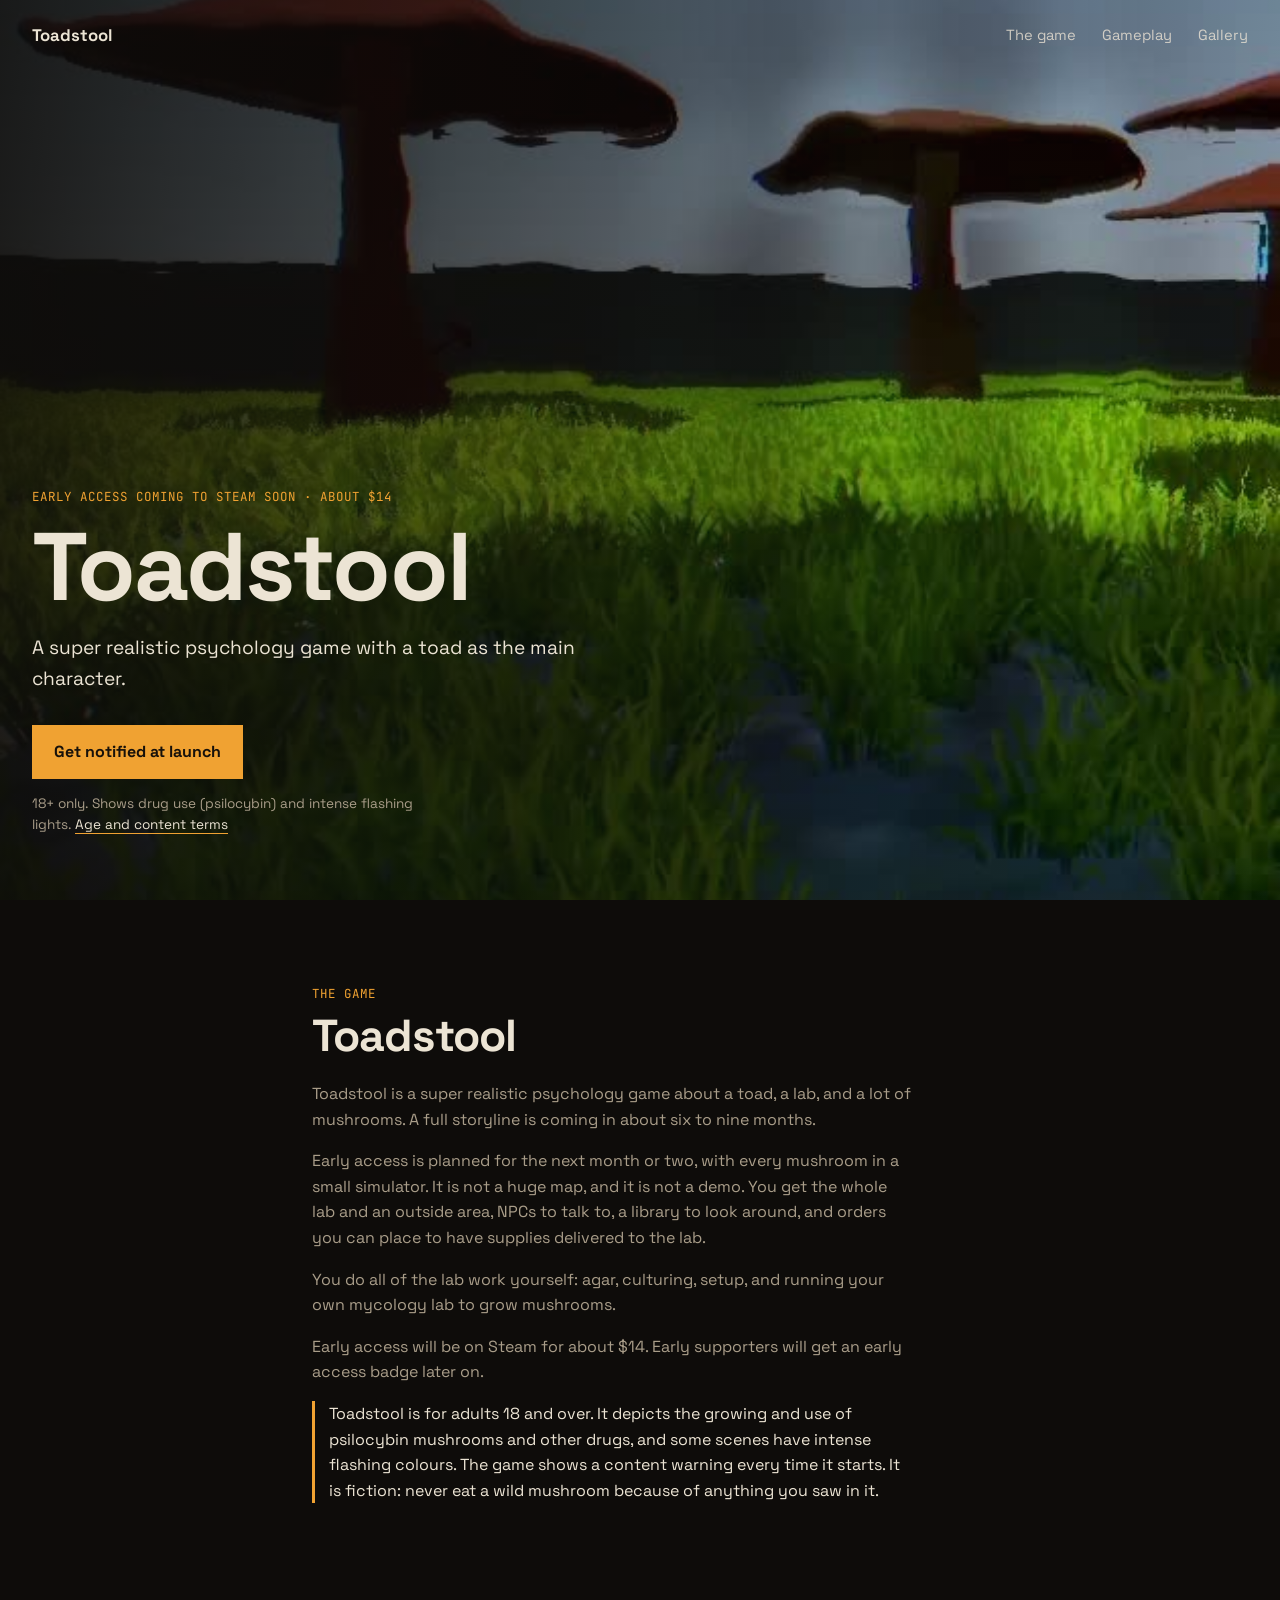
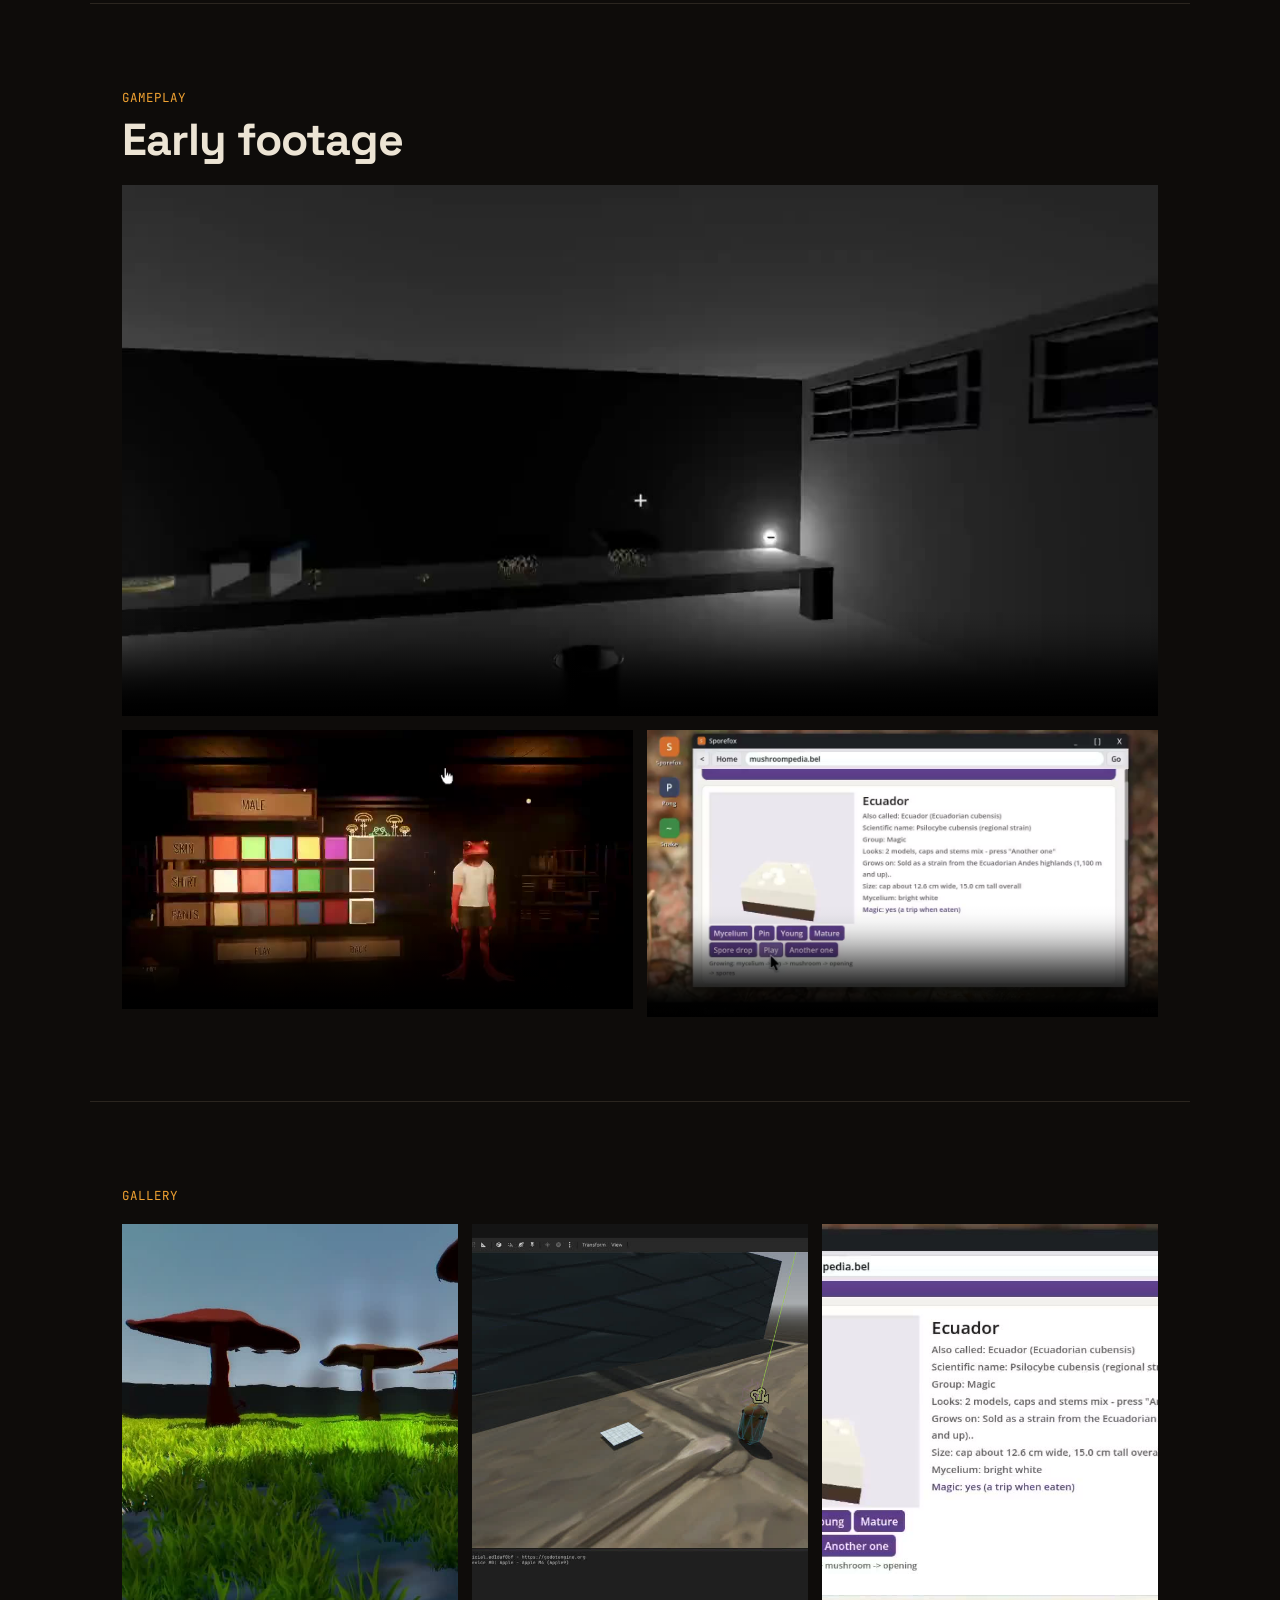
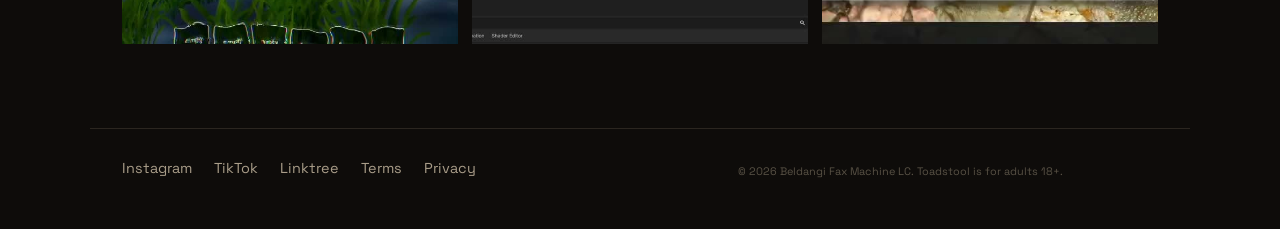
==== index.html @ f7102d4f "Toadstool game site Public home for the Toadstool site: homepage, gameplay videos and gallery, Terms" ====
<!DOCTYPE html>
<html lang="en">
<head>
    <meta charset="UTF-8">
    <meta name="viewport" content="width=device-width, initial-scale=1.0">
    <title>Toadstool</title>
    <meta name="description" content="Toadstool is a super realistic psychology and mycology game starring a toad, for adults 18+. Early access coming to Steam soon, about $14.">
    <meta property="og:title" content="Toadstool">
    <meta property="og:description" content="Early access coming to Steam soon, about $14.">
    <meta property="og:image" content="gallery/trippy-poster.jpg">
    <meta name="twitter:card" content="summary_large_image">
    <link rel="icon" type="image/png" href="gallery/character.png">
    <link rel="preconnect" href="https://fonts.googleapis.com">
    <link rel="preconnect" href="https://fonts.gstatic.com" crossorigin>
    <link href="https://fonts.googleapis.com/css2?family=JetBrains+Mono:wght@400;500&family=Space+Grotesk:wght@500;700&display=swap" rel="stylesheet">
    <link rel="stylesheet" href="styles.css">
</head>
<body>

    <header class="nav">
        <a class="wordmark" href="#top">Toadstool</a>
        <nav>
            <a href="#game">The game</a>
            <a href="#gameplay">Gameplay</a>
            <a href="#gallery">Gallery</a>
        </nav>
    </header>

    <main id="top">

        <section class="hero">
            <video class="hero-video" autoplay muted loop playsinline poster="gallery/trippy-poster.jpg">
                <source src="gallery/trippy.mp4" type="video/mp4">
            </video>
            <div class="hero-shade"></div>
            <div class="hero-text">
                <p class="label">Early access coming to Steam soon &middot; about $14</p>
                <h1>Toadstool</h1>
                <p class="lede">A super realistic psychology game with a toad as the main character.</p>
                <a class="btn" href="https://linktr.ee/BeldangiFaxMachine" target="_blank" rel="noopener">Get notified at launch</a>
                <p class="age-note">18+ only. Shows drug use (psilocybin) and intense flashing lights. <a href="terms.html#age">Age and content terms</a></p>
            </div>
        </section>

        <section id="game" class="block narrow">
            <p class="label">The game</p>
            <h2>Toadstool</h2>
            <p>Toadstool is a super realistic psychology game about a toad, a lab, and a lot of mushrooms. A full storyline is coming in about six to nine months.</p>
            <p>Early access is planned for the next month or two, with every mushroom in a small simulator. It is not a huge map, and it is not a demo. You get the whole lab and an outside area, NPCs to talk to, a library to look around, and orders you can place to have supplies delivered to the lab.</p>
            <p>You do all of the lab work yourself: agar, culturing, setup, and running your own mycology lab to grow mushrooms.</p>
            <p>Early access will be on Steam for about $14. Early supporters will get an early access badge later on.</p>
            <p class="age-block">Toadstool is for adults 18 and over. It depicts the growing and use of psilocybin mushrooms and other drugs, and some scenes have intense flashing colours. The game shows a content warning every time it starts. It is fiction: never eat a wild mushroom because of anything you saw in it.</p>
        </section>

        <section id="gameplay" class="block">
            <p class="label">Gameplay</p>
            <h2>Early footage</h2>
            <div class="videos">
                <div class="video-frame wide">
                    <video controls preload="none" poster="gallery/lab-tour-poster.jpg">
                        <source src="gallery/lab-tour.mp4" type="video/mp4">
                    </video>
                </div>
                <div class="video-frame">
                    <video controls preload="none" poster="gallery/beta-poster.jpg">
                        <source src="gallery/beta-gameplay.mp4" type="video/mp4">
                    </video>
                </div>
                <div class="video-frame">
                    <video controls preload="none" poster="gallery/gameplay-2-poster.jpg">
                        <source src="gallery/gameplay-2.mp4" type="video/mp4">
                    </video>
                </div>
            </div>
        </section>

        <section id="gallery" class="block">
            <p class="label">Gallery</p>
            <div class="strip">
                <figure>
                    <video autoplay muted loop playsinline poster="gallery/trippy-poster.jpg">
                        <source src="gallery/trippy.mp4" type="video/mp4">
                    </video>
                </figure>
                <figure>
                    <img src="gallery/shot1.jpg" alt="A screenshot from the game." loading="lazy">
                </figure>
                <figure>
                    <img src="gallery/gameplay-2-poster.jpg" alt="Gameplay in the lab." loading="lazy">
                </figure>
            </div>
        </section>

    </main>

    <footer class="footer">
        <nav>
            <a href="https://www.instagram.com/_toadstoollabs" target="_blank" rel="noopener">Instagram</a>
            <a href="https://www.tiktok.com/@beldangifaxmachinelc" target="_blank" rel="noopener">TikTok</a>
            <a href="https://linktr.ee/BeldangiFaxMachine" target="_blank" rel="noopener">Linktree</a>
            <a href="terms.html">Terms</a>
            <a href="privacy.html">Privacy</a>
        </nav>
        <p class="fine">&copy; 2026 Beldangi Fax Machine LC. Toadstool is for adults 18+.</p>
    </footer>

</body>
</html>
---- styles.css ----
:root {
    --bg: #0e0c0a;
    --text: #ece4d4;
    --muted: #a99d89;
    --line: #2b2620;
    --accent: #f0a232;
    --sans: 'Space Grotesk', system-ui, sans-serif;
    --mono: 'JetBrains Mono', ui-monospace, monospace;
}

* { box-sizing: border-box; margin: 0; padding: 0; }
html { scroll-behavior: smooth; }
body { background: var(--bg); color: var(--text); font-family: var(--sans); line-height: 1.6; overflow-x: hidden; }
a { color: inherit; text-decoration: none; }
img, video { display: block; max-width: 100%; }

h1, h2 { font-weight: 700; line-height: 1.05; letter-spacing: -0.02em; }
h2 { font-size: clamp(1.8rem, 4vw, 2.8rem); margin: 8px 0 22px; }
p { color: var(--muted); max-width: 60ch; margin-bottom: 16px; }

.label { font-family: var(--mono); font-size: 0.78rem; letter-spacing: 0.08em; text-transform: uppercase; color: var(--accent); margin-bottom: 0; }

.btn { display: inline-block; background: var(--accent); color: #17110a; font-weight: 700; padding: 14px 22px; margin-top: 8px; }
.btn:hover { background: #ffb64d; }

/* nav */
.nav { position: absolute; inset: 0 0 auto 0; z-index: 10; display: flex; justify-content: space-between; align-items: center; gap: 16px; flex-wrap: wrap; padding: 22px 32px; }
.wordmark { font-weight: 700; font-size: 1.05rem; }
.nav nav { display: flex; gap: 26px; font-size: 0.92rem; }
.nav nav a { color: rgba(236,228,212,0.8); }
.nav nav a:hover { color: var(--accent); }

/* hero */
.hero { position: relative; min-height: 100svh; overflow: hidden; display: flex; align-items: flex-end; }
.hero-video { position: absolute; inset: 0; width: 100%; height: 100%; object-fit: cover; }
.hero-shade { position: absolute; inset: 0; background: linear-gradient(90deg, rgba(14,12,10,0.9) 0%, rgba(14,12,10,0.45) 55%, rgba(14,12,10,0.1) 100%); }
.hero-character { position: absolute; right: 4%; bottom: 0; height: 88vh; width: auto; max-width: 62vw; object-fit: contain; }
.hero-text { position: relative; z-index: 2; padding: 0 32px 64px; max-width: 640px; }
.hero h1 { font-size: clamp(3rem, 8vw, 6rem); margin: 10px 0 16px; }
.lede { font-size: 1.2rem; color: var(--text); margin-bottom: 22px; }

/* blocks */
.block { max-width: 1100px; margin: 0 auto; padding: 84px 32px; border-top: 1px solid var(--line); }
.hero + .block { border-top: 0; }
.narrow { max-width: 720px; }
.two-col { display: grid; grid-template-columns: 1.2fr 1fr; gap: 64px; }

.video-frame video { width: 100%; background: #000; }

.controls { margin-top: 14px; border-top: 1px solid var(--line); }
.controls div { display: flex; justify-content: space-between; gap: 16px; padding: 12px 0; border-bottom: 1px solid var(--line); }
.controls dt { color: var(--muted); }
.controls dd { font-family: var(--mono); font-size: 0.9rem; color: var(--accent); text-align: right; }

.strip { display: grid; grid-template-columns: repeat(3, 1fr); gap: 14px; margin-top: 18px; }
.strip figure { aspect-ratio: 4 / 5; background: #151210; overflow: hidden; }
.strip img, .strip video { width: 100%; height: 100%; object-fit: cover; }
.strip .contain img { object-fit: contain; }

/* footer */
.footer { max-width: 1100px; margin: 0 auto; padding: 28px 32px 48px; border-top: 1px solid var(--line); display: flex; justify-content: space-between; flex-wrap: wrap; gap: 14px; color: var(--muted); font-size: 0.9rem; }
.footer nav { display: flex; flex-wrap: wrap; gap: 8px 22px; }
.footer a:hover { color: var(--accent); }

@media (max-width: 820px) {
    .two-col { grid-template-columns: 1fr; gap: 40px; }
    .strip { grid-template-columns: 1fr; }
    .strip figure { aspect-ratio: 16 / 10; }
}
@media (max-width: 640px) {
    .nav { padding: 16px 20px; }
    .nav nav { gap: 14px; font-size: 0.82rem; }
    .hero-character { height: 52vh; right: 50%; transform: translateX(50%); max-width: 90vw; bottom: 34%; }
    .hero-shade { background: linear-gradient(0deg, rgba(14,12,10,0.95) 0%, rgba(14,12,10,0.4) 60%, rgba(14,12,10,0.2) 100%); }
    .hero-text { padding: 0 20px 40px; }
    .block { padding: 60px 20px; }
}
@media (prefers-reduced-motion: reduce) { html { scroll-behavior: auto; } }

/* legal pages */
.nav-solid { position: static; max-width: 1100px; margin: 0 auto; }
.doc { border-top: 0; padding-top: 40px; }
.doc h1 { font-size: clamp(2.2rem, 5vw, 3.4rem); margin: 8px 0 28px; }
.doc h2 { font-size: 1.25rem; margin: 30px 0 8px; }
.doc a { color: var(--accent); border-bottom: 1px solid var(--line); }

/* gameplay videos */
.videos { display: grid; grid-template-columns: 1fr 1fr; gap: 14px; margin-top: 18px; }
.videos .wide { grid-column: 1 / -1; }
@media (max-width: 640px) { .videos { grid-template-columns: 1fr; } }

/* quiet LLC line */
.fine { flex-basis: 100%; margin: 6px 0 0; font-size: 0.68rem; color: #6b6354; opacity: 0.8; }
.footer nav + .fine { text-align: left; }

/* age + content notices */
.age-note { font-size: 0.85rem; color: var(--muted); margin: 14px 0 0; max-width: 46ch; }
.age-note a { color: var(--text); border-bottom: 1px solid var(--accent); }
.age-block { color: var(--text); border-left: 3px solid var(--accent); padding-left: 14px; }
.notice { border: 1px solid var(--accent); padding: 16px 18px; margin: 8px 0 24px; max-width: 64ch; }
.notice p { color: var(--text); margin: 0; }
.doc ul { padding-left: 1.2em; margin: 0 0 16px; max-width: 60ch; }
.doc li { color: var(--muted); margin-bottom: 6px; }
.doc strong { color: var(--text); font-weight: 500; }
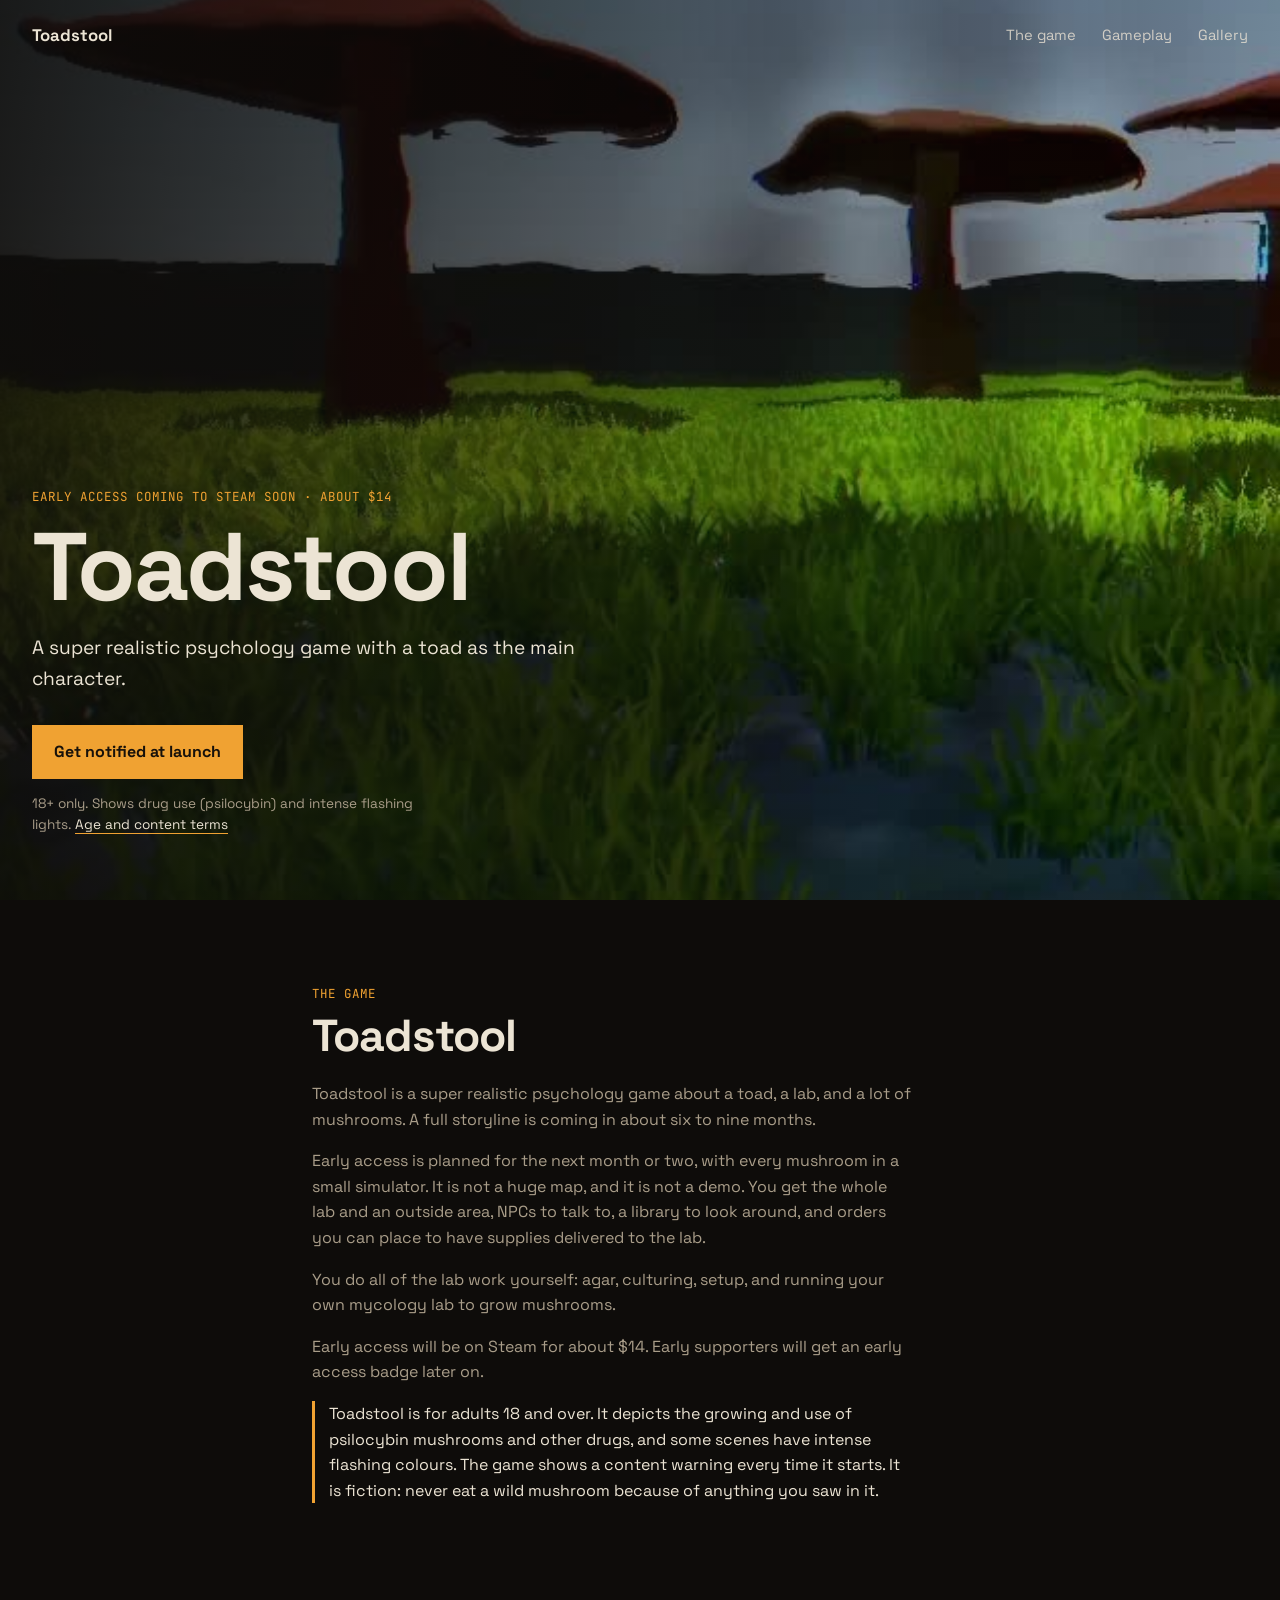
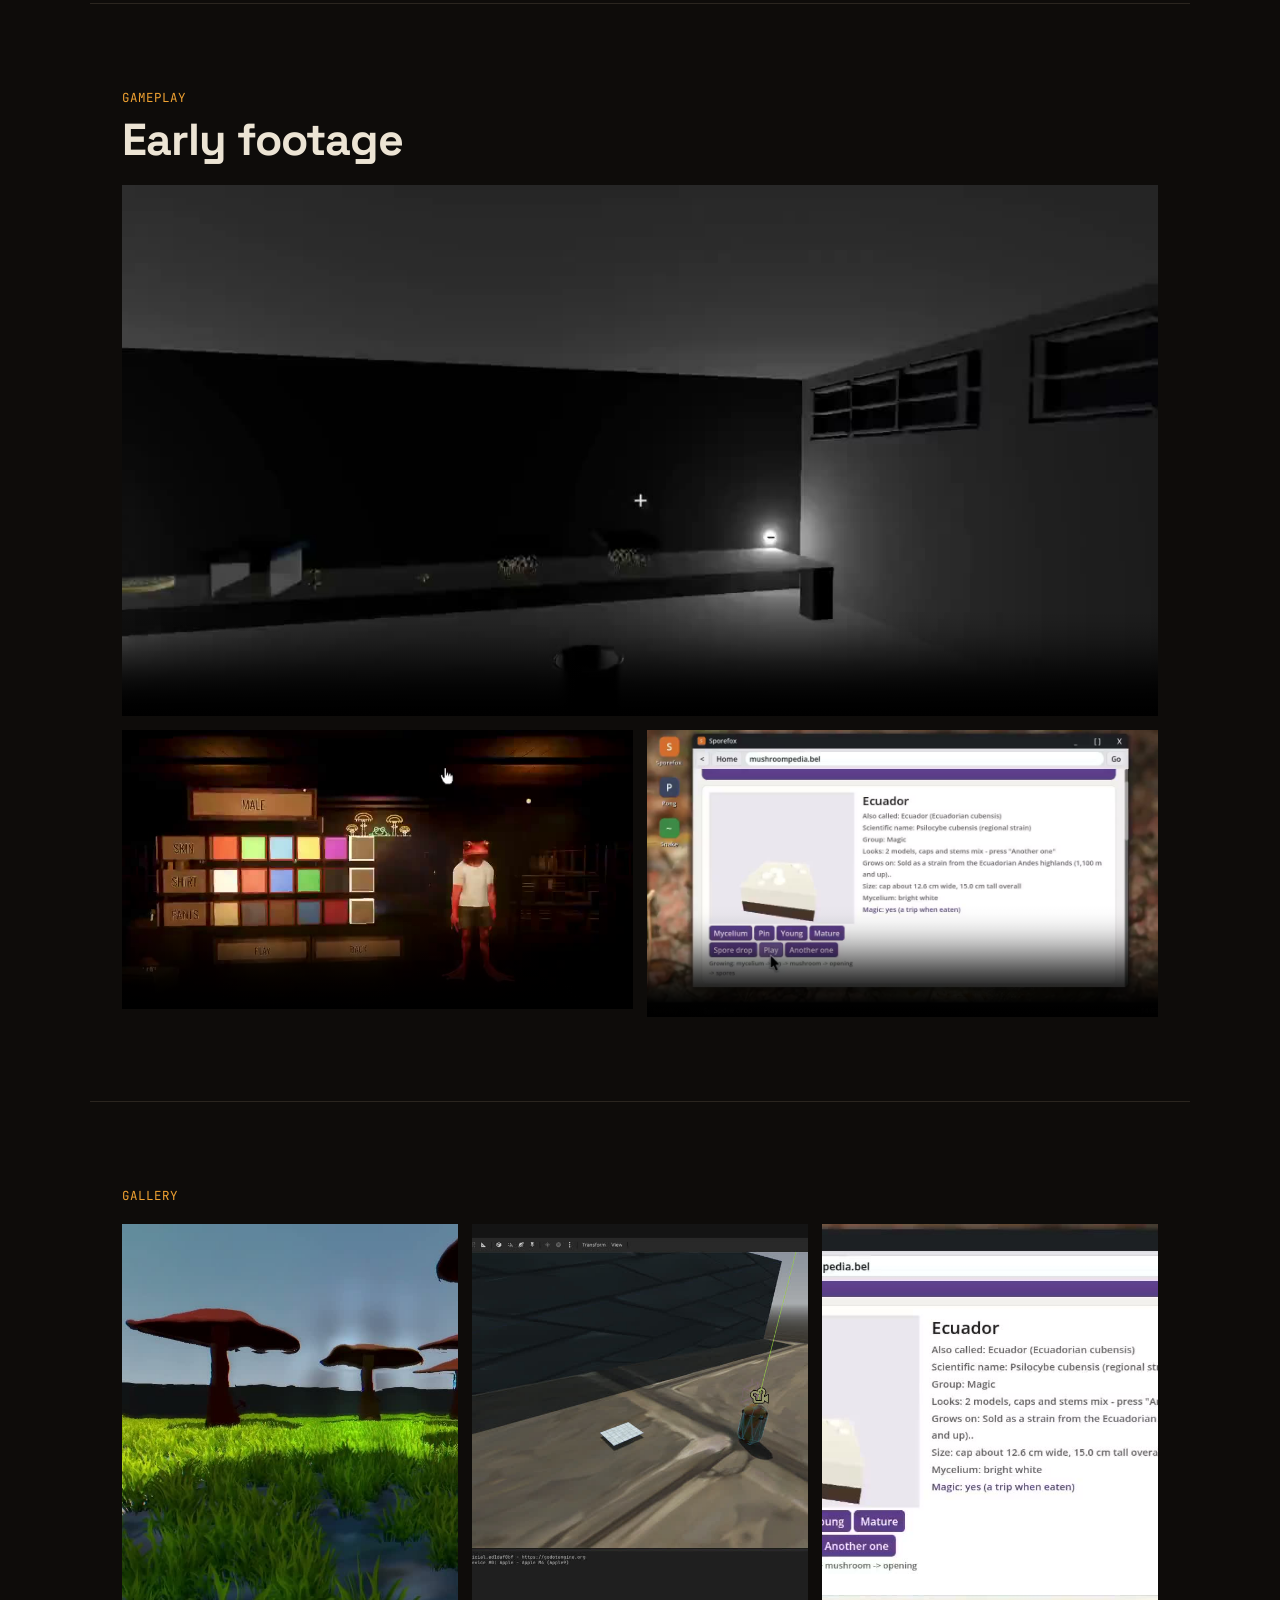
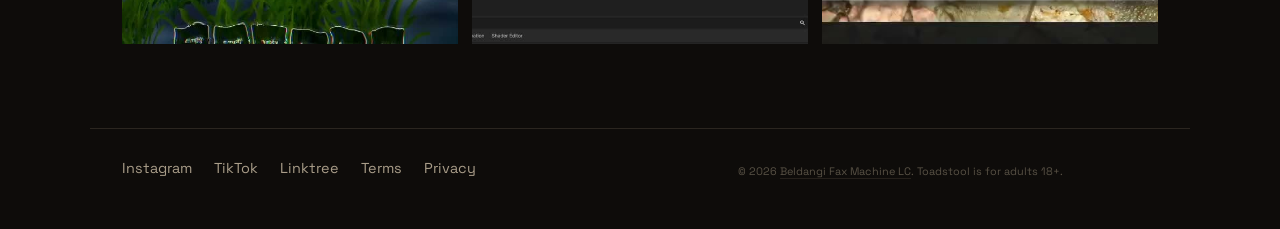
==== commit b61a32c1: "Use the Toadstool Linktree, link the studio site in the footer - Get notified button and footer Link" ====
--- a/index.html
+++ b/index.html
@@ -37,7 +37,7 @@
                 <p class="label">Early access coming to Steam soon &middot; about $14</p>
                 <h1>Toadstool</h1>
                 <p class="lede">A super realistic psychology game with a toad as the main character.</p>
-                <a class="btn" href="https://linktr.ee/BeldangiFaxMachine" target="_blank" rel="noopener">Get notified at launch</a>
+                <a class="btn" href="https://linktr.ee/ToadStool__" target="_blank" rel="noopener">Get notified at launch</a>
                 <p class="age-note">18+ only. Shows drug use (psilocybin) and intense flashing lights. <a href="terms.html#age">Age and content terms</a></p>
             </div>
         </section>
@@ -97,11 +97,11 @@
         <nav>
             <a href="https://www.instagram.com/_toadstoollabs" target="_blank" rel="noopener">Instagram</a>
             <a href="https://www.tiktok.com/@beldangifaxmachinelc" target="_blank" rel="noopener">TikTok</a>
-            <a href="https://linktr.ee/BeldangiFaxMachine" target="_blank" rel="noopener">Linktree</a>
+            <a href="https://linktr.ee/ToadStool__" target="_blank" rel="noopener">Linktree</a>
             <a href="terms.html">Terms</a>
             <a href="privacy.html">Privacy</a>
         </nav>
-        <p class="fine">&copy; 2026 Beldangi Fax Machine LC. Toadstool is for adults 18+.</p>
+        <p class="fine">&copy; 2026 <a href="http://beldangifaxmachine.com">Beldangi Fax Machine LC</a>. Toadstool is for adults 18+.</p>
     </footer>
 
 </body>
--- a/styles.css
+++ b/styles.css
@@ -102,3 +102,5 @@
 .doc ul { padding-left: 1.2em; margin: 0 0 16px; max-width: 60ch; }
 .doc li { color: var(--muted); margin-bottom: 6px; }
 .doc strong { color: var(--text); font-weight: 500; }
+.fine a { color: inherit; border-bottom: 1px solid var(--line); }
+.fine a:hover { color: var(--accent); }
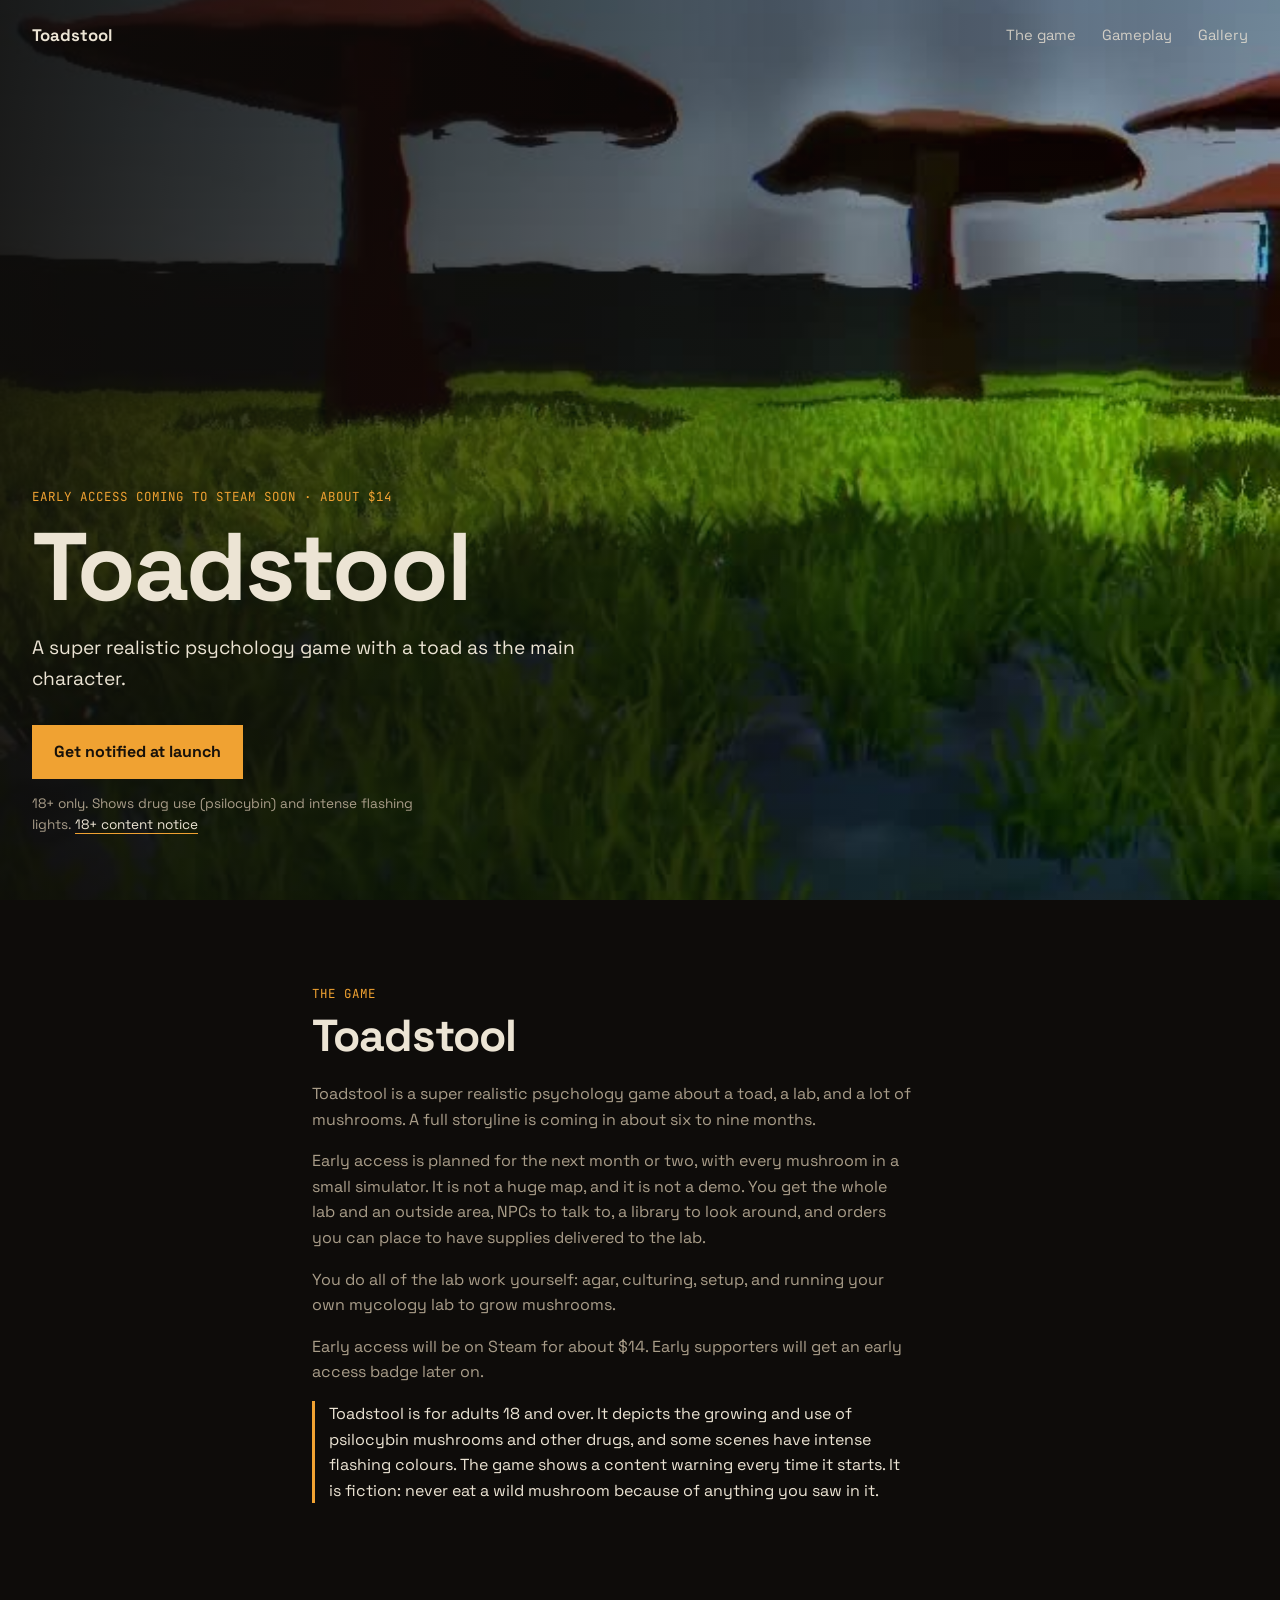
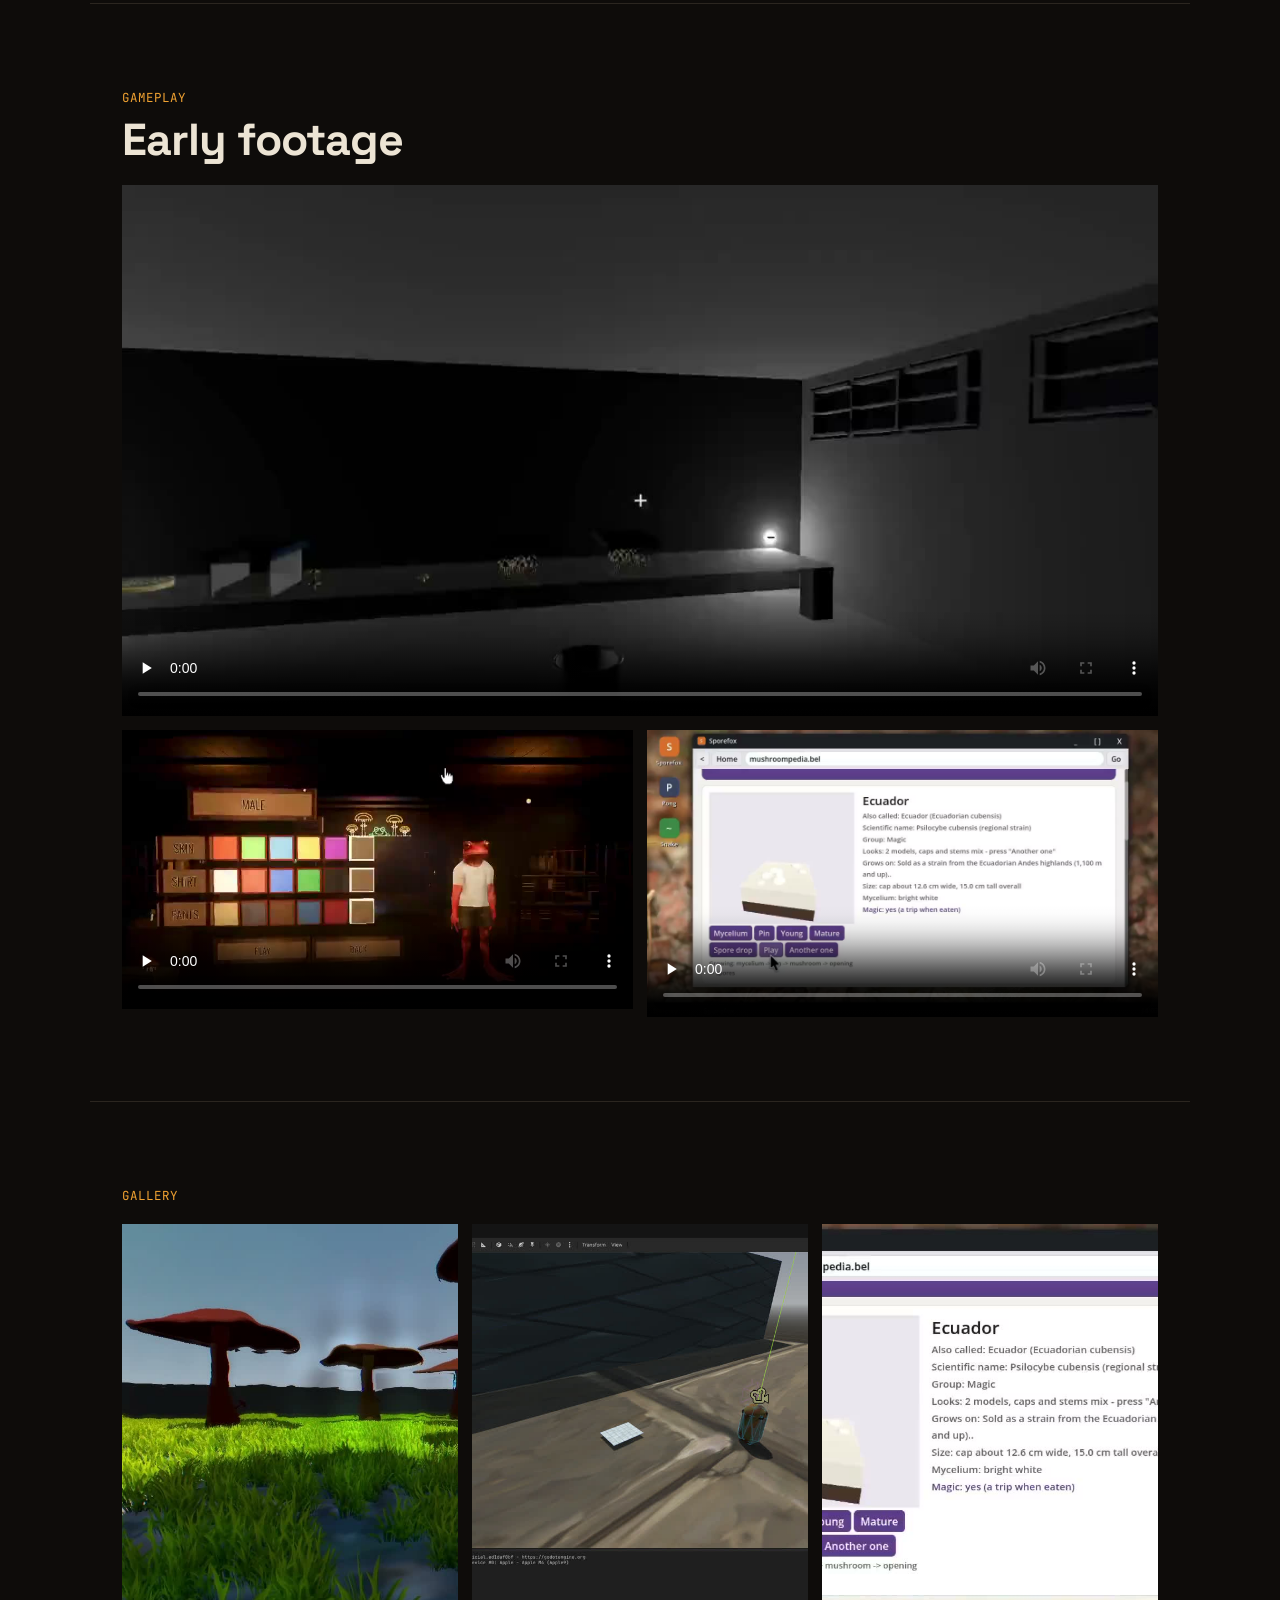
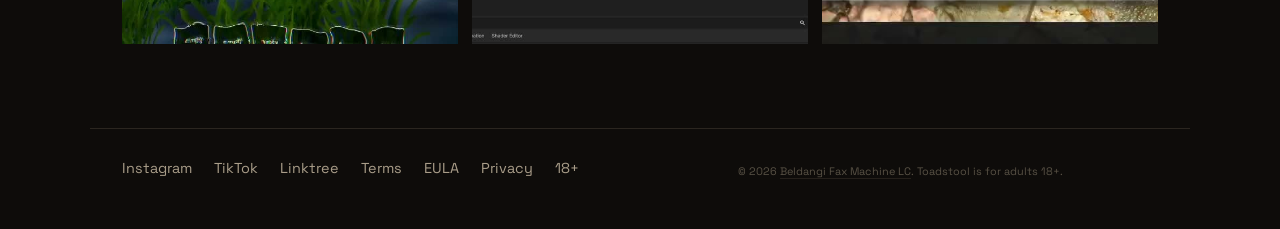
==== commit e8e16efa: "Legal: EULA, 18+ content notice, updated terms and privacy" ====
--- a/index.html
+++ b/index.html
@@ -38,7 +38,7 @@
                 <h1>Toadstool</h1>
                 <p class="lede">A super realistic psychology game with a toad as the main character.</p>
                 <a class="btn" href="https://linktr.ee/ToadStool__" target="_blank" rel="noopener">Get notified at launch</a>
-                <p class="age-note">18+ only. Shows drug use (psilocybin) and intense flashing lights. <a href="terms.html#age">Age and content terms</a></p>
+                <p class="age-note">18+ only. Shows drug use (psilocybin) and intense flashing lights. <a href="age.html">18+ content notice</a></p>
             </div>
         </section>
 
@@ -99,7 +99,9 @@
             <a href="https://www.tiktok.com/@beldangifaxmachinelc" target="_blank" rel="noopener">TikTok</a>
             <a href="https://linktr.ee/ToadStool__" target="_blank" rel="noopener">Linktree</a>
             <a href="terms.html">Terms</a>
+            <a href="eula.html">EULA</a>
             <a href="privacy.html">Privacy</a>
+            <a href="age.html">18+</a>
         </nav>
         <p class="fine">&copy; 2026 <a href="http://beldangifaxmachine.com">Beldangi Fax Machine LC</a>. Toadstool is for adults 18+.</p>
     </footer>
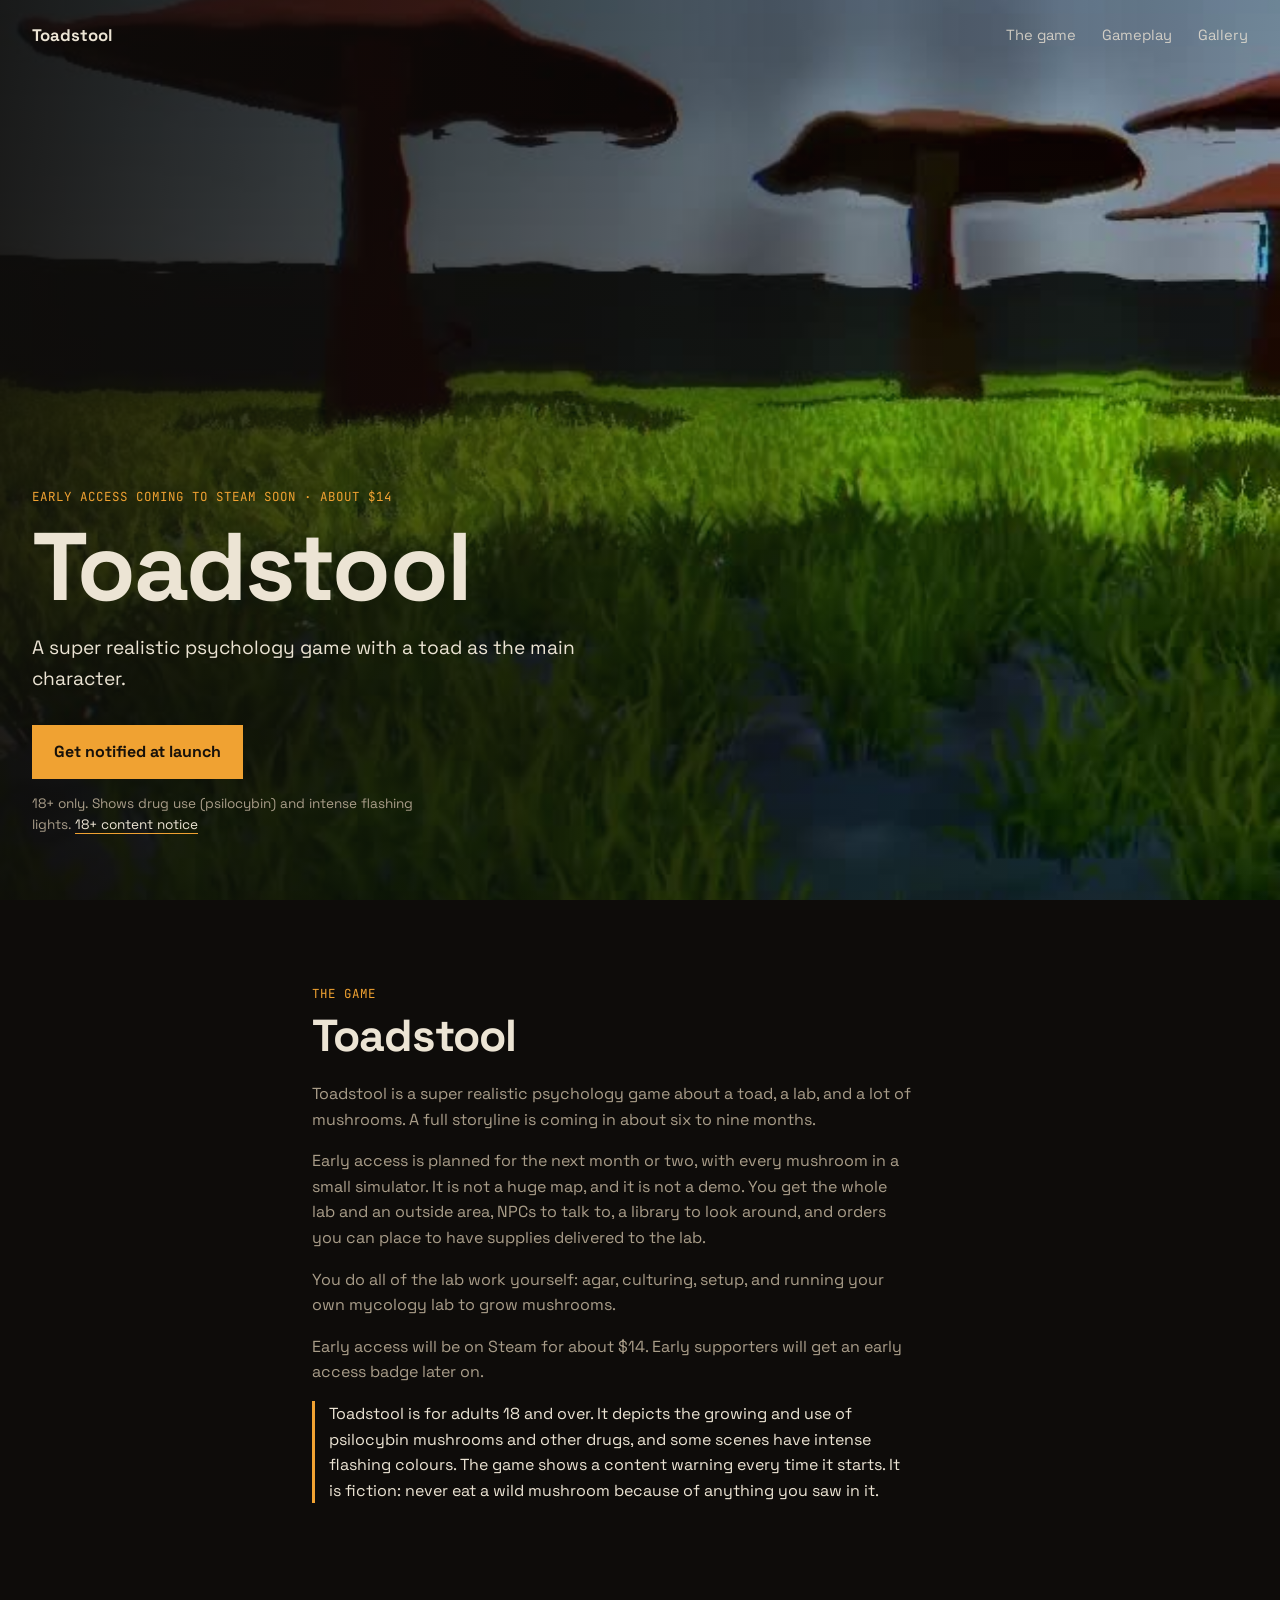
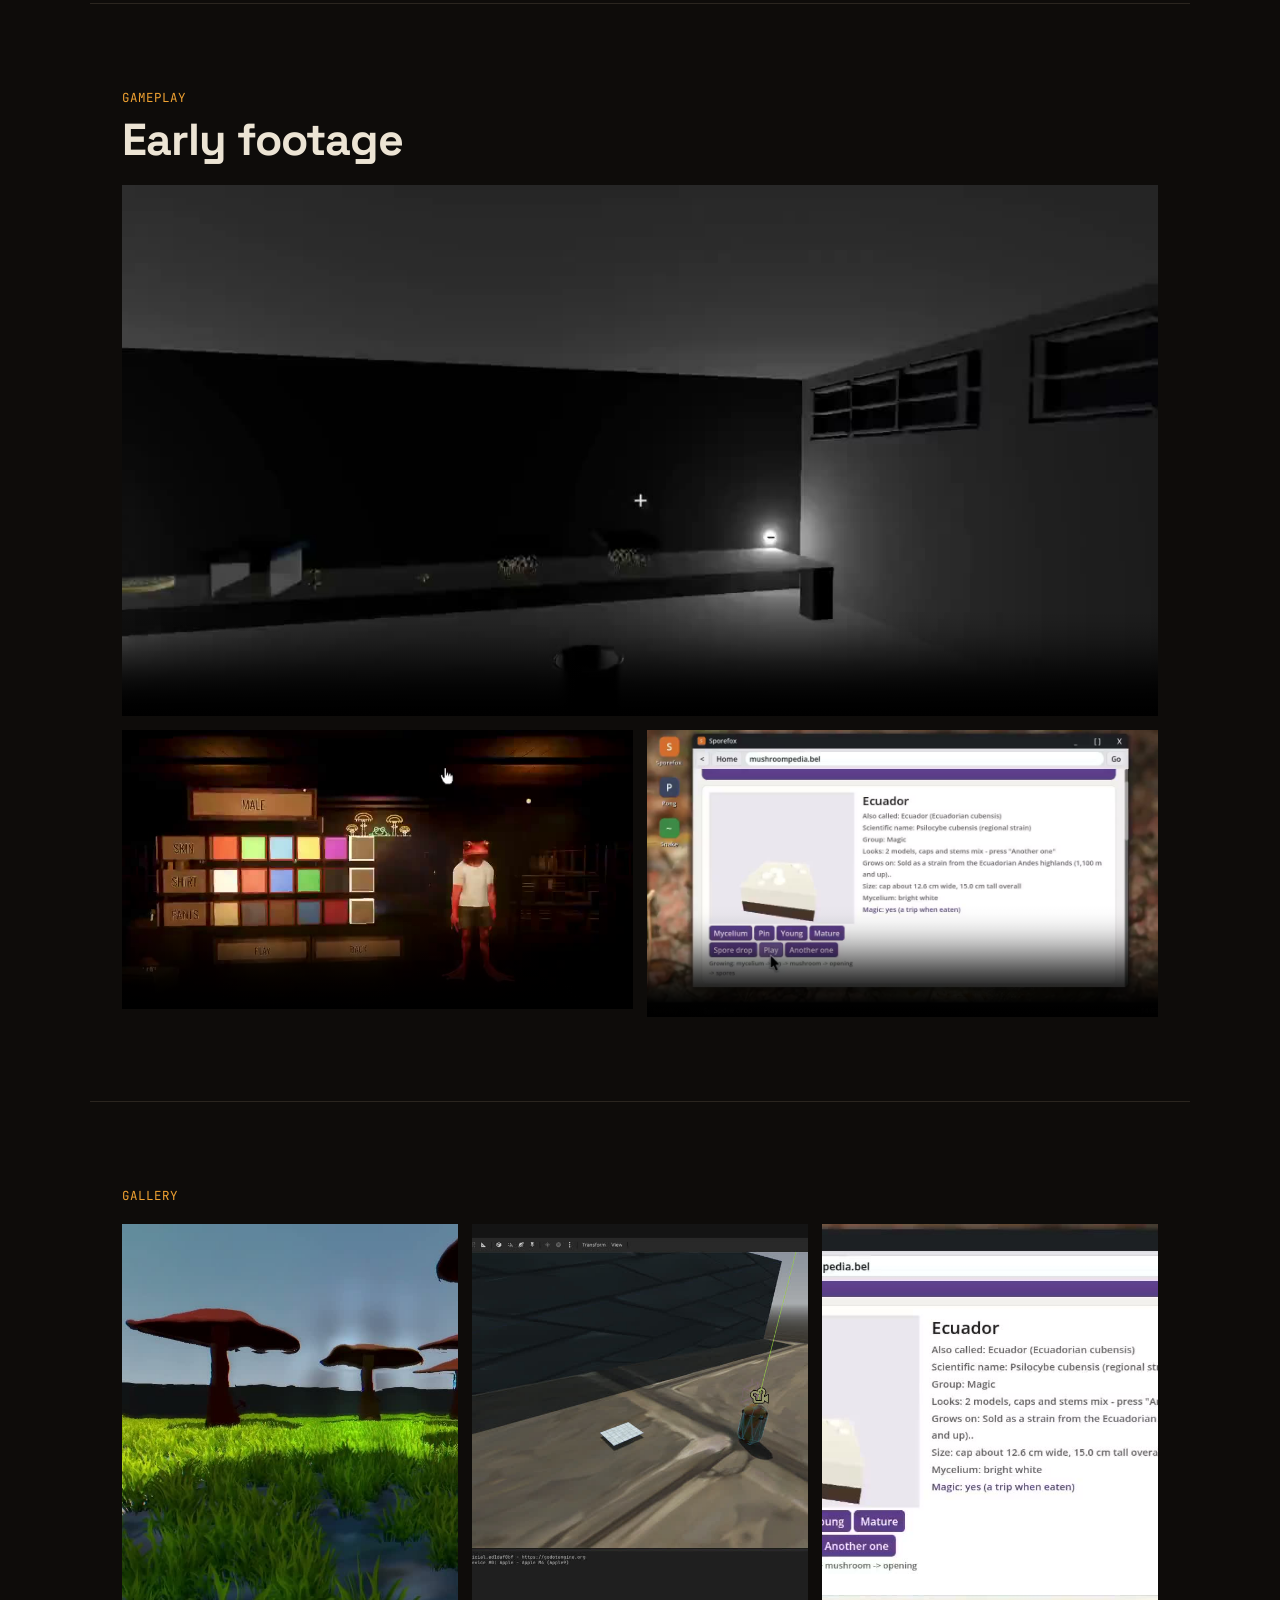
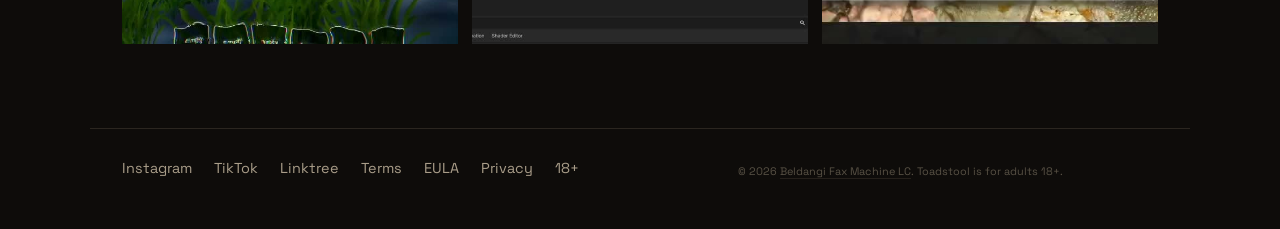
==== commit 79cd3ea8: "Studio link over https" ====
--- a/index.html
+++ b/index.html
@@ -103,7 +103,7 @@
             <a href="privacy.html">Privacy</a>
             <a href="age.html">18+</a>
         </nav>
-        <p class="fine">&copy; 2026 <a href="http://beldangifaxmachine.com">Beldangi Fax Machine LC</a>. Toadstool is for adults 18+.</p>
+        <p class="fine">&copy; 2026 <a href="https://beldangifaxmachine.com/">Beldangi Fax Machine LC</a>. Toadstool is for adults 18+.</p>
     </footer>
 
 </body>
